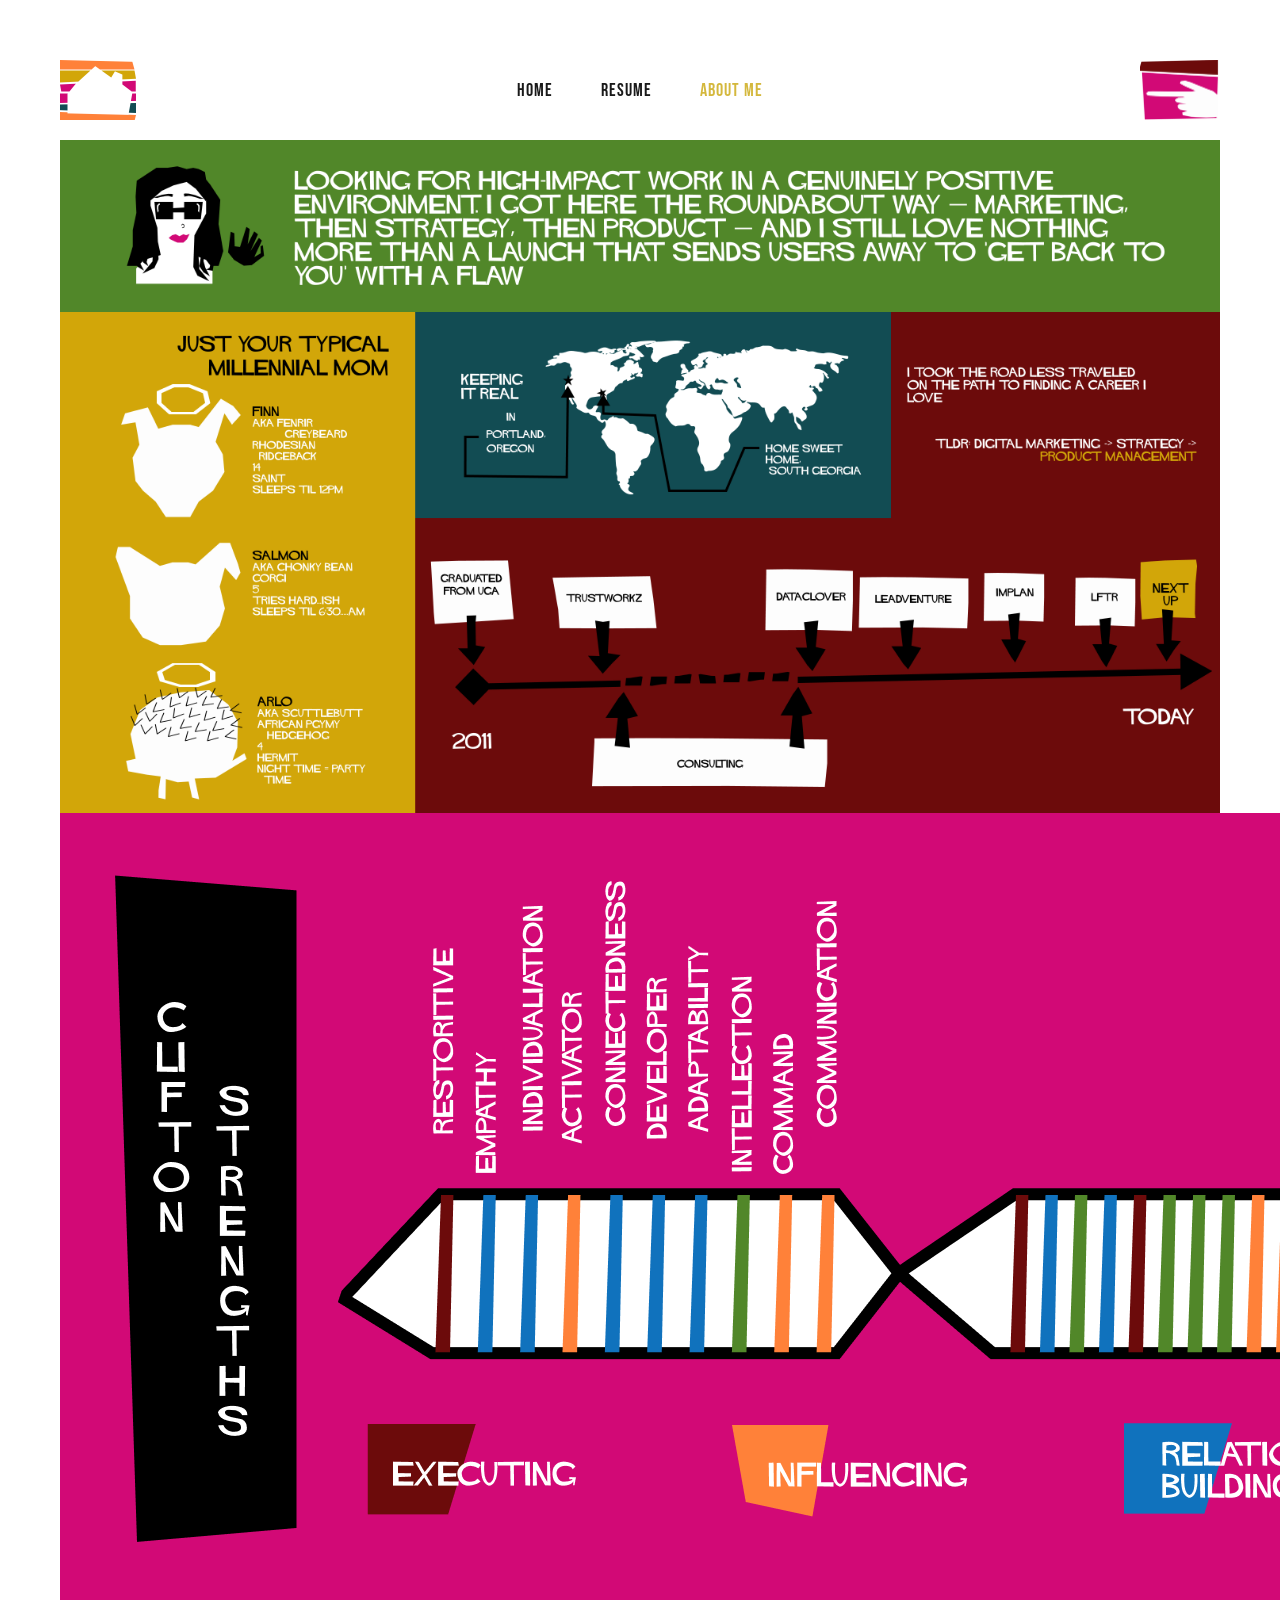
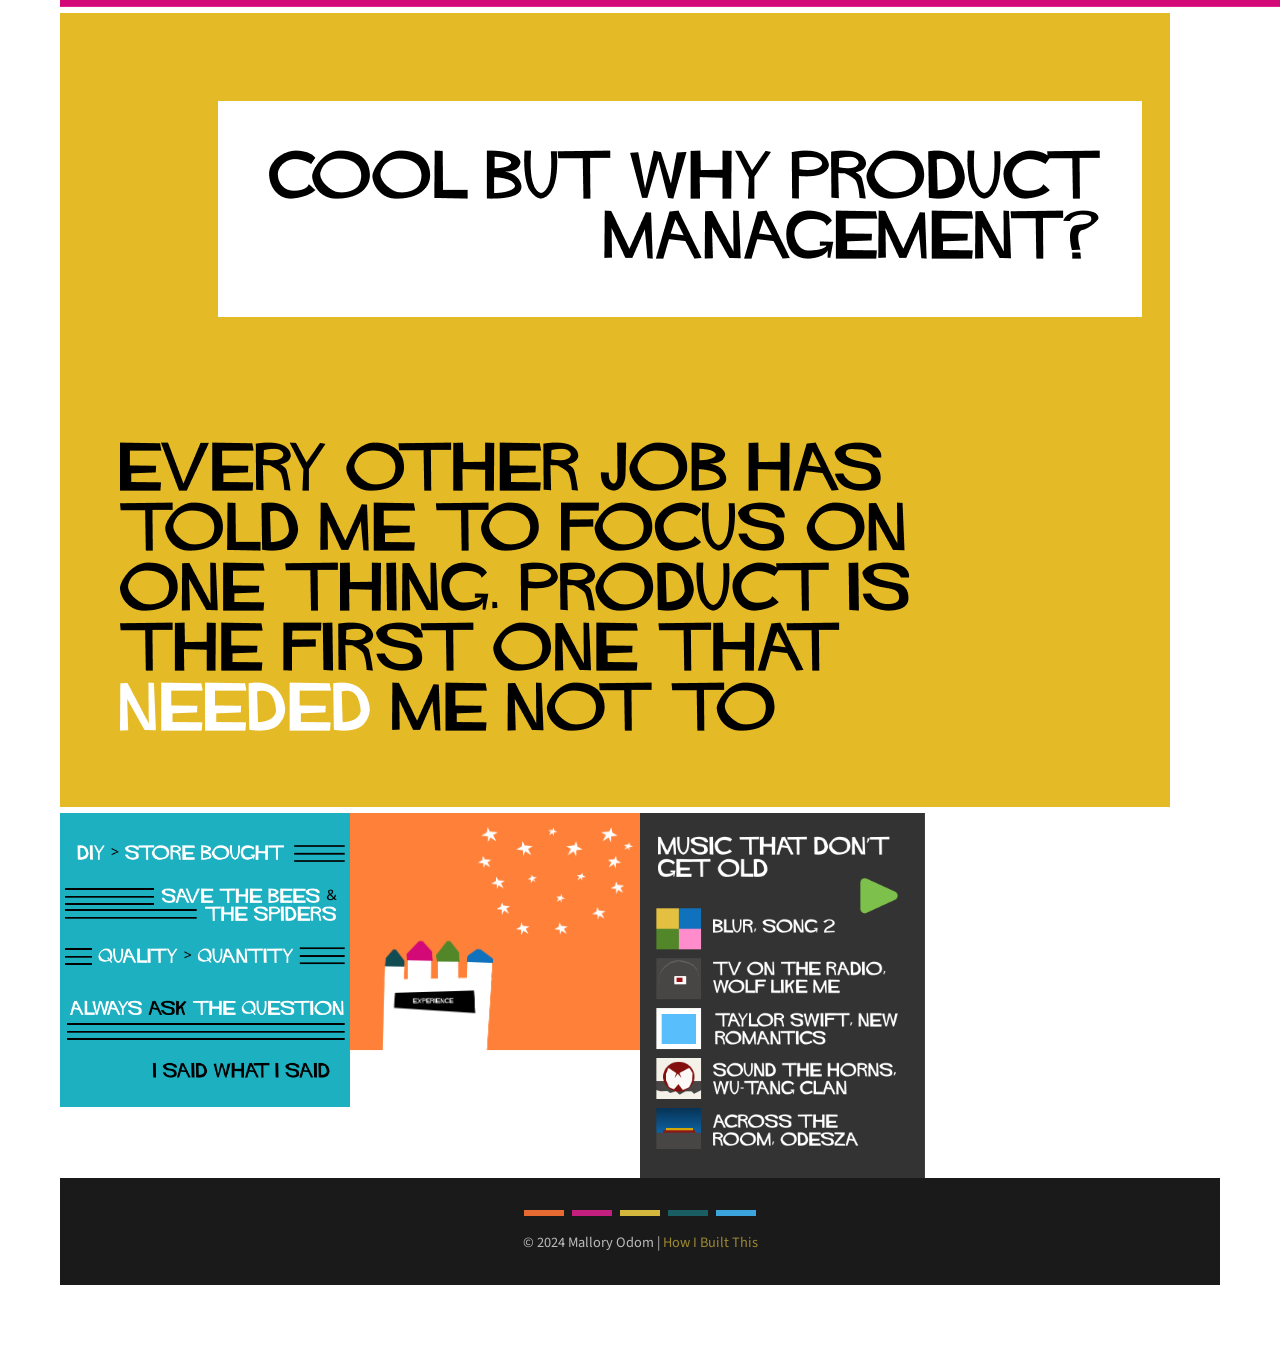
==== pages/aboutme.html @ 5d653951 "Update aboutme.html" ====
<!DOCTYPE html>
<html lang="en">
<head>
    <meta charset="UTF-8">
    <meta name="viewport" content="width=device-width, initial-scale=1.0">
    <title>About Me | Mallory Odom</title>
    <!-- Fonts -->
    <link href="https://fonts.googleapis.com/css2?family=Bebas+Neue&family=Source+Sans+Pro:wght@400;600;700&display=swap" rel="stylesheet">
    <!-- Styles -->
    <link rel="stylesheet" href="../styles.css">
</head>
<body>
    <!-- ROW 1: Home + Nav + Back -->
    <div class="row-1">
        <a href="../index.html" class="img-block clickable">
            <img src="../images/row1-home.png" class="default" alt="Home">
            <img src="../images/row1-home-hover.png" class="hover" alt="Home">
        </a>
        <nav>
            <ul class="nav-links">
                <li><a href="../index.html">HOME</a></li>
                <li><a href="resume.html">RESUME</a></li>
                <li><a href="aboutme.html" class="active">ABOUT ME</a></li>
            </ul>
        </nav>
        <a href="javascript:history.back()" class="img-block clickable">
            <img src="../images/row1-back.png" class="default" alt="Back">
            <img src="../images/row1-back-hover.png" class="hover" alt="Back">
        </a>
    </div>

  <!-- ABOUT BANNER 1: Intro -->
<div class="about-banner">
    <img src="../images/row_1-AM.png" alt="Looking for high-impact work in a genuinely positive environment">
</div>

<!-- ABOUT BANNER 2: Millennial mom, map, career path -->
<div class="about-banner">
    <img src="../images/row_2-AM.png" alt="Just your typical millennial mom, keeping it real in Portland Oregon, career timeline">
</div>

<!-- ABOUT ROW: Strengths + Why PM (2 columns) -->
<div class="about-strengths-row">
    <img src="../images/row_3-1-AM.png" alt="Clifton Strengths">
    <img src="../images/row_3-2-AM.png" alt="Cool but why product management">
</div>

<!-- ABOUT ROW: DIY / Experience / Music (3 columns) -->
<div class="about-cards">
    <img src="../images/row_4-1-AM.png" alt="DIY greater than store bought">
    <a href="experience.html" class="img-block clickable">
        <img src="../images/row_4-2-AM.png" class="default" alt="Experience">
        <img src="../images/row_4-2-hover-AM.png" class="hover" alt="Experience">
    </a>
    <img src="../images/row_4-_3-AM.png" alt="Music that don't get old">
</div>
    <!-- FOOTER -->
    <footer>
        <div class="footer-stripes">
            <div class="stripe s1"></div>
            <div class="stripe s2"></div>
            <div class="stripe s3"></div>
            <div class="stripe s4"></div>
            <div class="stripe s5"></div>
        </div>
        <p>© 2024 Mallory Odom | <a href="how-i-built-this.html">How I Built This</a></p>
    </footer>

    <!-- Scripts -->
    <script src="../app.js"></script>
</body>
</html>
---- styles.css ----
/* ============================================
   RESET & BASE
   ============================================ */
* {
    margin: 0;
    padding: 0;
    box-sizing: border-box;
}

body {
    font-family: 'Source Sans Pro', sans-serif;
    background: #FFFFFF;
    padding: 60px;
}

/* ============================================
   ROW 1: Home + Nav + Back
   ============================================ */
.row-1 {
    display: grid;
    grid-template-columns: 80px 1fr 80px;
    height: 60px;
    background: transparent;
    overflow: visible;
    margin-bottom: 20px;
    position: relative;
    z-index: 100;
}

.row-1 > .img-block {
    width: 80px;
    height: 60px;
    overflow: visible;
    position: static;
}

.row-1 > .img-block .default {
    width: 100%;
    height: 100%;
    object-fit: cover;
}

.row-1 > .img-block:first-child .hover {
    position: absolute;
    top: 0;
    left: 0;
    width: 100%;
    height: 100%;
    object-fit: cover;
    pointer-events: none;
    z-index: 1;
}

.row-1 > .img-block:last-child {
    overflow: hidden;
    position: relative;
}

/* ============================================
   NAVIGATION
   ============================================ */
nav {
    display: flex;
    align-items: center;
    justify-content: center;
}

.nav-links {
    display: flex;
    gap: 2rem;
    list-style: none;
    margin: 0;
    padding: 0;
}

.nav-links > li {
    position: relative;
}

.nav-links > li > a {
    font-family: 'Bebas Neue', sans-serif;
    font-size: 1.1rem;
    color: #1A1A1A;
    text-decoration: none;
    letter-spacing: 1px;
    padding: 0.5rem;
    display: block;
    transition: color 0.3s;
}

.nav-links > li > a:hover {
    color: #D4B83D;
}

.nav-links > li > a.active {
    color: #D4B83D;
}

/* ============================================
   DROPDOWN MENU
   ============================================ */
.dropdown {
    position: relative;
}

.dropdown-menu {
    display: none;
    position: absolute;
    top: 100%;
    left: 50%;
    transform: translateX(-50%);
    background-color: #FFFFFF;
    list-style: none;
    margin: 0;
    padding: 0;
    min-width: 160px;
    z-index: 1000;
    border-top: 3px solid #D4B83D;
    box-shadow: 0 4px 12px rgba(0, 0, 0, 0.15);
}

.dropdown-menu li {
    margin: 0;
    padding: 0;
    list-style: none;
}

.dropdown-menu li a {
    display: block;
    padding: 12px 20px;
    font-family: 'Bebas Neue', sans-serif;
    font-size: 1rem;
    color: #1A1A1A;
    text-decoration: none;
    text-align: center;
    white-space: nowrap;
    background-color: #FFFFFF;
}

.dropdown-menu li a:hover {
    background-color: #F5F0E8;
    color: #D4B83D;
}

.dropdown:hover .dropdown-menu {
    display: block;
}

/* ============================================
   ROW 2: Tagline + Crayons
   ============================================ */
.row-2 {
    line-height: 0;
}

.row-2 .img-block {
    width: 100%;
}

.row-2 .img-block img {
    width: 100%;
    height: auto;
    display: block;
}

/* ============================================
   ROW 3: Click Here
   ============================================ */
.row-3 {
    display: grid;
    grid-template-columns: 1fr 3fr;
}

.row-3 .img-block img {
    width: 100%;
    height: 100%;
    object-fit: cover;
}

/* ============================================
   ROW 4: Sky
   ============================================ */
.row-4 {
    line-height: 0;
}

.row-4 .img-block {
    width: 100%;
    height: auto;
}

.row-4 .img-block img {
    width: 100%;
    height: auto;
    display: block;
}

.row-4 .img-block .hover {
    position: absolute;
    top: 0;
    left: 0;
    width: 100%;
    height: 100%;
    opacity: 0;
    transition: opacity 0.3s;
}

/* ============================================
   ROW 5: Category Cards
   ============================================ */
.row-5 {
    display: flex;
    align-items: stretch;
    justify-content: space-between;
}

.row-5 .img-block {
    height: 280px;
    flex-shrink: 0;
}

.row-5 .img-block img {
    height: 100%;
    width: auto;
    object-fit: contain;
    display: block;
}

.row-5 .img-block .hover {
    position: absolute;
    top: 0;
    left: 0;
    width: 100%;
    height: 100%;
    opacity: 0;
    transition: opacity 0.3s;
}

/* ============================================
   ROW 6: Blank Spacer
   ============================================ */
.row-6 {
    height: 50px;
    background: #FFFFFF;
}

/* ============================================
   ABOUT ME PAGE - FULL BANNERS + CARD GRID
   ============================================ */
.about-banner {
    line-height: 0;
    width: 100%;
}

.about-banner img {
    width: 100%;
    height: auto;
    display: block;
}

.about-cards {
    display: grid;
    grid-template-columns: repeat(4, 1fr);
}

.about-cards img,
.about-cards .img-block {
    width: 100%;
    height: auto;
    display: block;
}

/* ============================================
   IMAGE BLOCKS
   ============================================ */
.img-block {
    position: relative;
    overflow: hidden;
    display: block;
    line-height: 0;
}

.img-block img {
    width: 100%;
    height: auto;
    display: block;
}

.img-block .hover {
    position: absolute;
    top: 0;
    left: 0;
    width: 100%;
    height: 100%;
    opacity: 0;
    transition: opacity 0.3s;
}

.img-block:hover .default {
    opacity: 0;
}

.img-block:hover .hover {
    opacity: 1;
}

.clickable {
    cursor: pointer;
}

/* ============================================
   FULL PAGE IMAGE (for subpages)
   ============================================ */
.page-image {
    width: 100%;
}

.page-image img {
    width: 100%;
    display: block;
}

/* ============================================
   FOOTER
   ============================================ */
footer {
    background: #1A1A1A;
    padding: 2rem;
    text-align: center;
}

.footer-stripes {
    display: flex;
    justify-content: center;
    gap: 8px;
    margin-bottom: 1rem;
}

.stripe {
    width: 40px;
    height: 6px;
}

.s1 { background: #E86A33; }
.s2 { background: #C41E7F; }
.s3 { background: #D4B83D; }
.s4 { background: #1A5E63; }
.s5 { background: #3BA4DC; }

footer p {
    color: white;
    opacity: 0.7;
    font-size: 0.9rem;
}

footer a {
    color: #D4B83D;
    text-decoration: none;
}

footer a:hover {
    text-decoration: underline;
}

/* ============================================
   RESUME PAGE
   ============================================ */
.resume-page {
    position: relative;
    width: 100%;
    padding: 40px 0;
    background-image: url('images/resume-background.png');
    background-size: 100% 100%;
    background-position: top center;
    background-repeat: no-repeat;
}

.resume-content {
    position: relative;
    z-index: 1;
    max-width: 800px;
    margin: 0 auto;
    padding: 40px;
    background: #FFFFFF;
    box-shadow: 0 4px 20px rgba(0, 0, 0, 0.15);
}

.resume-section {
    line-height: 0;
    display: block;
}

.resume-section img {
    width: 100%;
    height: auto;
    display: block;
}

.resume-link {
    position: relative;
    display: block;
    cursor: pointer;
    overflow: hidden;
}

.resume-link .default {
    width: 100%;
    height: auto;
    display: block;
    transition: opacity 0.3s ease;
}

.resume-link .hover {
    position: absolute;
    top: 0;
    left: 0;
    width: 100%;
    height: 100%;
    object-fit: cover;
    opacity: 0;
    transition: opacity 0.3s ease;
}

.resume-link:hover .default {
    opacity: 0;
}

.resume-link:hover .hover {
    opacity: 1;
}

/* ============================================
   RESUME GRID ROWS
   ============================================ */
.resume-grid-item {
    position: relative;
    display: block;
    overflow: hidden;
    line-height: 0;
}

.resume-grid-item img {
    width: 100%;
    height: 100%;
    object-fit: cover;
    display: block;
}

.resume-grid-item .hover {
    position: absolute;
    top: 0;
    left: 0;
    width: 100%;
    height: 100%;
    opacity: 0;
    transition: opacity 0.3s ease;
}

.resume-grid-item:hover .default {
    opacity: 0;
}

.resume-grid-item:hover .hover {
    opacity: 1;
}

/* ============================================
   CASE STUDY PAGES
   ============================================ */
.case-study-section {
    line-height: 0;
    width: 100%;
    max-width: 1100px;
    margin: 0 auto;
    padding: 0;
    box-sizing: border-box;
    position: relative;
    display: block;
    overflow: hidden;
}

.case-study-section > img.default {
    width: 100%;
    height: auto;
    display: block;
}

.case-study-section > img.hover {
    position: absolute;
    top: 0;
    left: 0;
    width: 100%;
    height: auto;
    opacity: 0;
    transition: opacity 0.3s ease;
}

.case-study-section:hover > img.default {
    opacity: 0;
}

.case-study-section:hover > img.hover {
    opacity: 1;
}

.case-study-section:last-of-type {
    padding-bottom: 60px;
}

/* ============================================
   PREVENT HORIZONTAL OVERFLOW
   ============================================ */
html, body {
    max-width: 100%;
    overflow-x: hidden;
}

/* ============================================
   TESTIMONIALS PAGE BACKGROUND
   ============================================ */
.testimonials-page {
    background-image: url('images/testimonials-background.png');
    background-size: 100% 100%;
    background-position: top center;
    background-repeat: no-repeat;
    width: 100%;
    padding-top: 60px;
}

/* ============================================
   TESTIMONIALS HEADER ROW
   ============================================ */
.testimonials-header {
    width: 100%;
    max-width: 1100px;
    margin: 0 auto 20px;
    line-height: 0;
}

.testimonials-header img {
    width: 100%;
    height: auto;
    display: block;
}
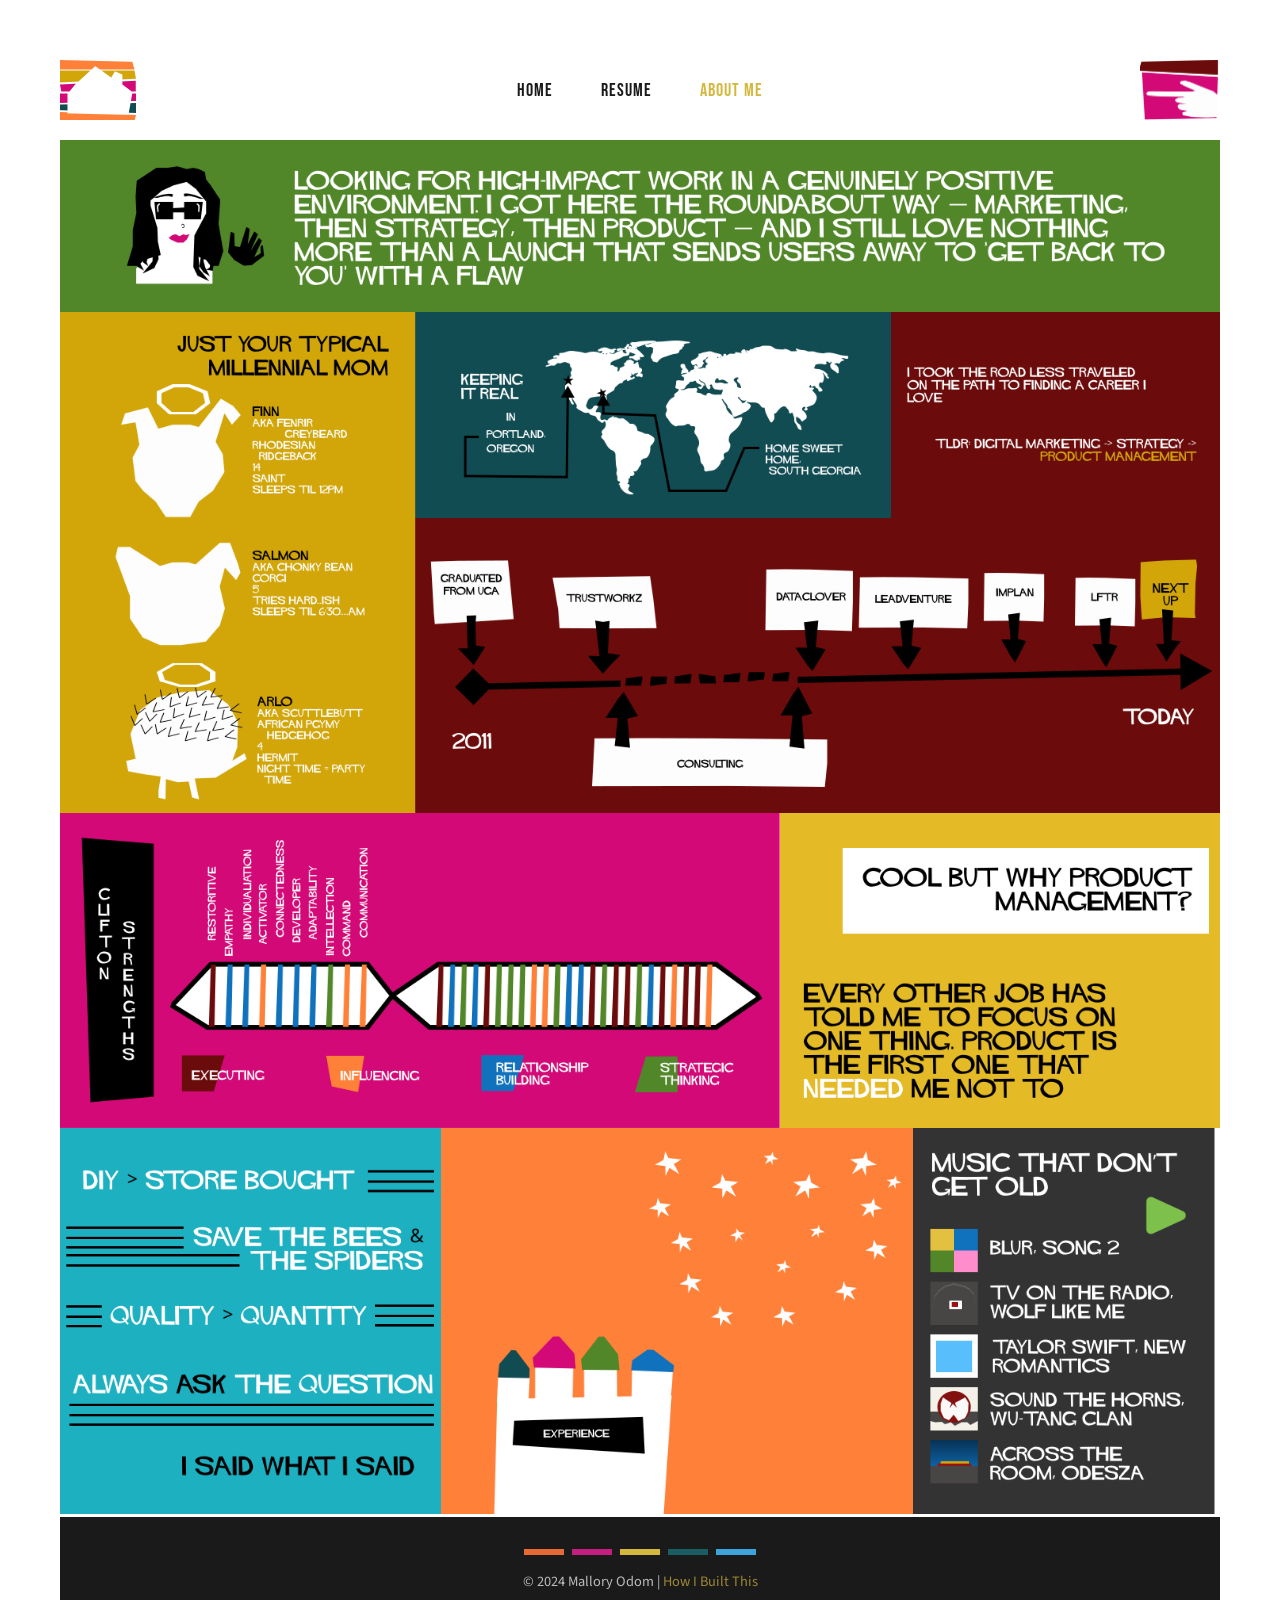
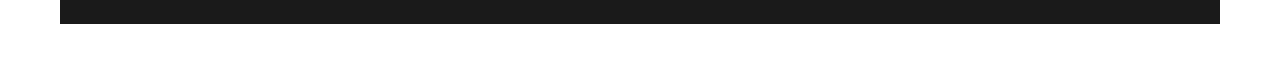
==== commit 5afc81cf: "Change link from experience.html to resume.html" ====
--- a/pages/aboutme.html
+++ b/pages/aboutme.html
@@ -48,10 +48,10 @@
 <!-- ABOUT ROW: DIY / Experience / Music (3 columns) -->
 <div class="about-cards">
     <img src="../images/row_4-1-AM.png" alt="DIY greater than store bought">
-    <a href="experience.html" class="img-block clickable">
-        <img src="../images/row_4-2-AM.png" class="default" alt="Experience">
-        <img src="../images/row_4-2-hover-AM.png" class="hover" alt="Experience">
-    </a>
+<a href="resume.html" class="img-block clickable">
+    <img src="../images/row_4-2-AM.png" class="default" alt="Experience">
+    <img src="../images/row_4-2-hover-AM.png" class="hover" alt="Experience">
+</a>
     <img src="../images/row_4-_3-AM.png" alt="Music that don't get old">
 </div>
     <!-- FOOTER -->
--- a/styles.css
+++ b/styles.css
@@ -258,9 +258,28 @@
     display: block;
 }
 
+.about-strengths-row {
+    display: grid;
+    grid-template-columns: 908.54fr 555fr;
+}
+
+.about-strengths-row > * {
+    min-width: 0;
+}
+
+.about-strengths-row img {
+    width: 100%;
+    height: auto;
+    display: block;
+}
+
 .about-cards {
     display: grid;
-    grid-template-columns: repeat(4, 1fr);
+    grid-template-columns: 484fr 599fr 389fr;
+}
+
+.about-cards > * {
+    min-width: 0;
 }
 
 .about-cards img,
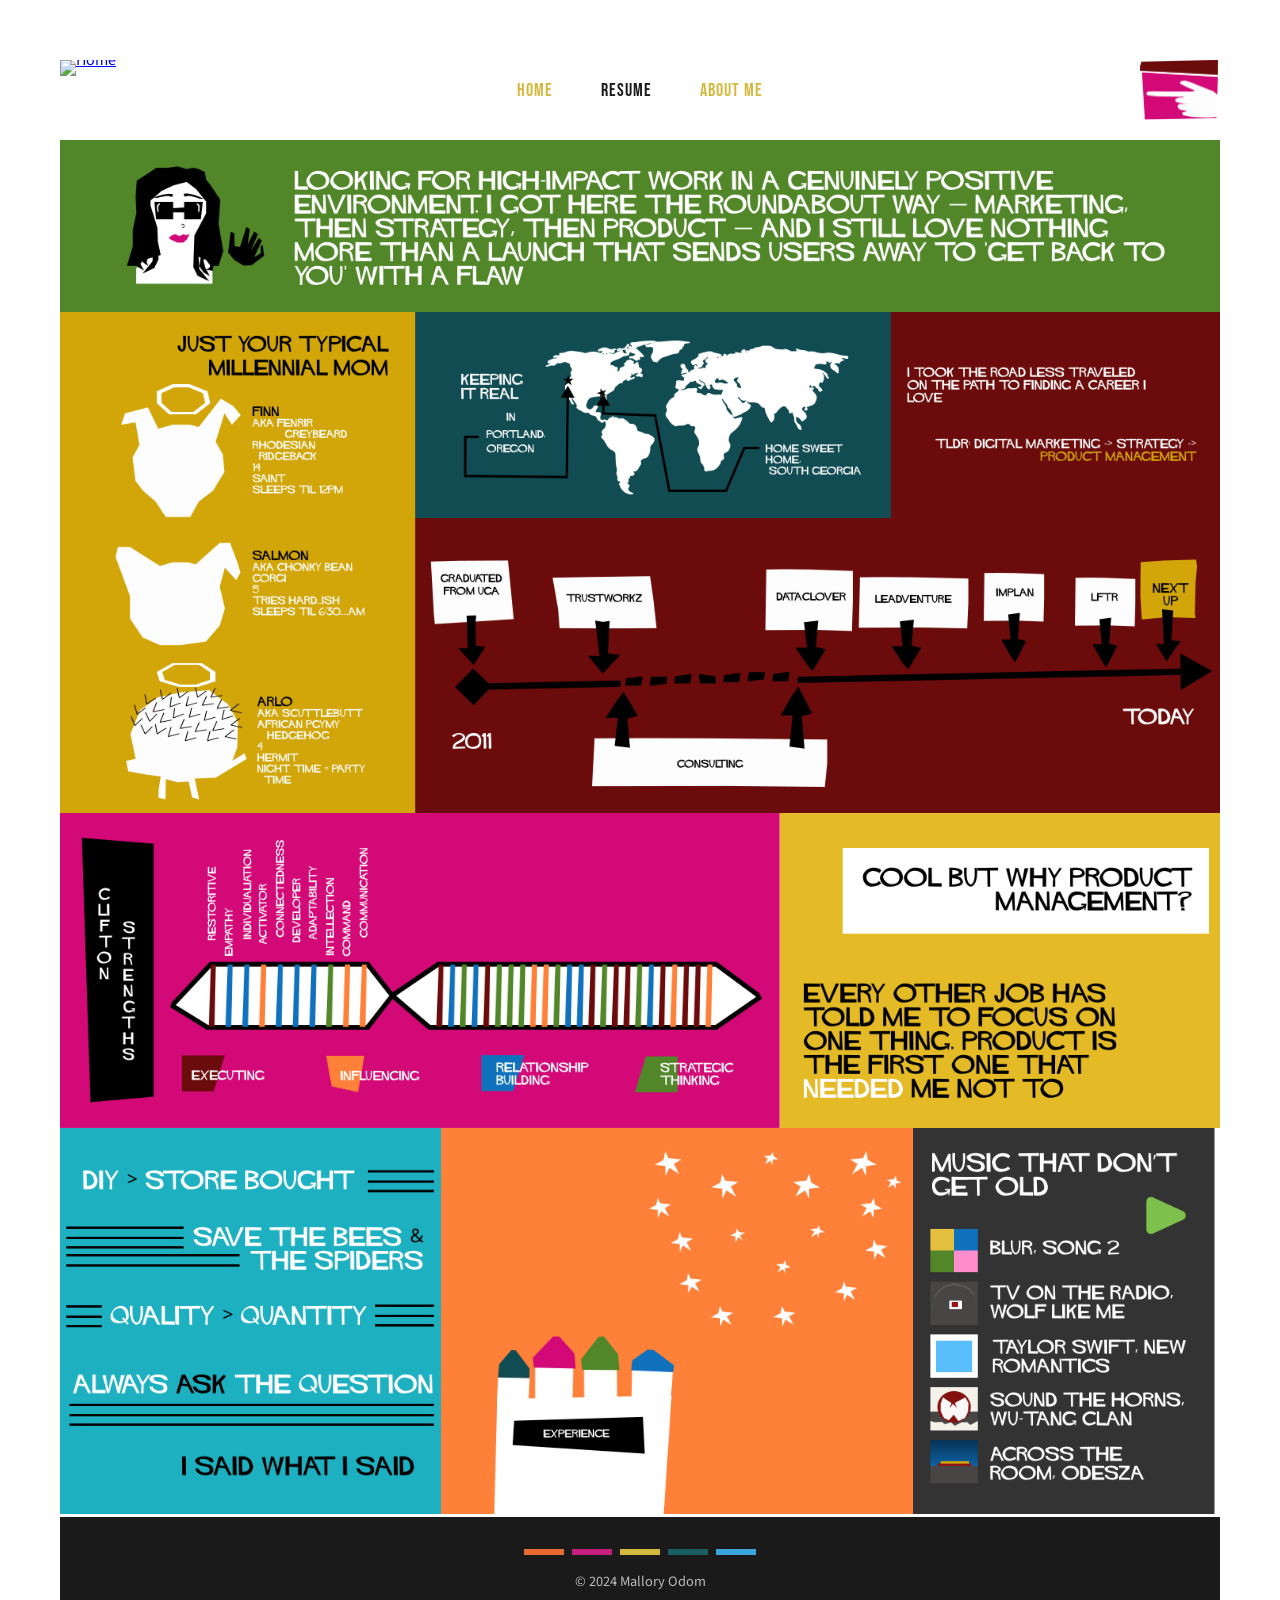
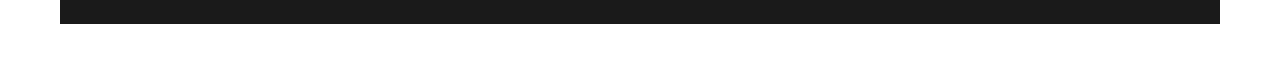
==== commit 7c9cd541: "Revise navigation and footer in aboutme.html Updated navigation links and footer content in aboutme." ====
--- a/pages/aboutme.html
+++ b/pages/aboutme.html
@@ -10,19 +10,18 @@
     <link rel="stylesheet" href="../styles.css">
 </head>
 <body>
-    <!-- ROW 1: Home + Nav + Back -->
+<!-- ROW 1: Home + Nav + Back -->
     <div class="row-1">
-        <a href="../index.html" class="img-block clickable">
-            <img src="../images/row1-home.png" class="default" alt="Home">
-            <img src="../images/row1-home-hover.png" class="hover" alt="Home">
-        </a>
-        <nav>
-            <ul class="nav-links">
-                <li><a href="../index.html">HOME</a></li>
-                <li><a href="resume.html">RESUME</a></li>
-                <li><a href="aboutme.html" class="active">ABOUT ME</a></li>
-            </ul>
-        </nav>
+     <a href="index.html" class="img-block clickable">
+    <img src="images/row1-home.png" class="default" alt="Home">
+</a>
+<nav>
+    <ul class="nav-links">
+        <li><a href="index.html" class="active">HOME</a></li>
+        <li><a href="pages/resume.html">RESUME</a></li>
+        <li><a href="pages/aboutme.html">ABOUT ME</a></li>
+    </ul>
+</nav>
         <a href="javascript:history.back()" class="img-block clickable">
             <img src="../images/row1-back.png" class="default" alt="Back">
             <img src="../images/row1-back-hover.png" class="hover" alt="Back">
@@ -63,7 +62,7 @@
             <div class="stripe s4"></div>
             <div class="stripe s5"></div>
         </div>
-        <p>© 2024 Mallory Odom | <a href="how-i-built-this.html">How I Built This</a></p>
+        <p>© 2024 Mallory Odom </p>
     </footer>
 
     <!-- Scripts -->
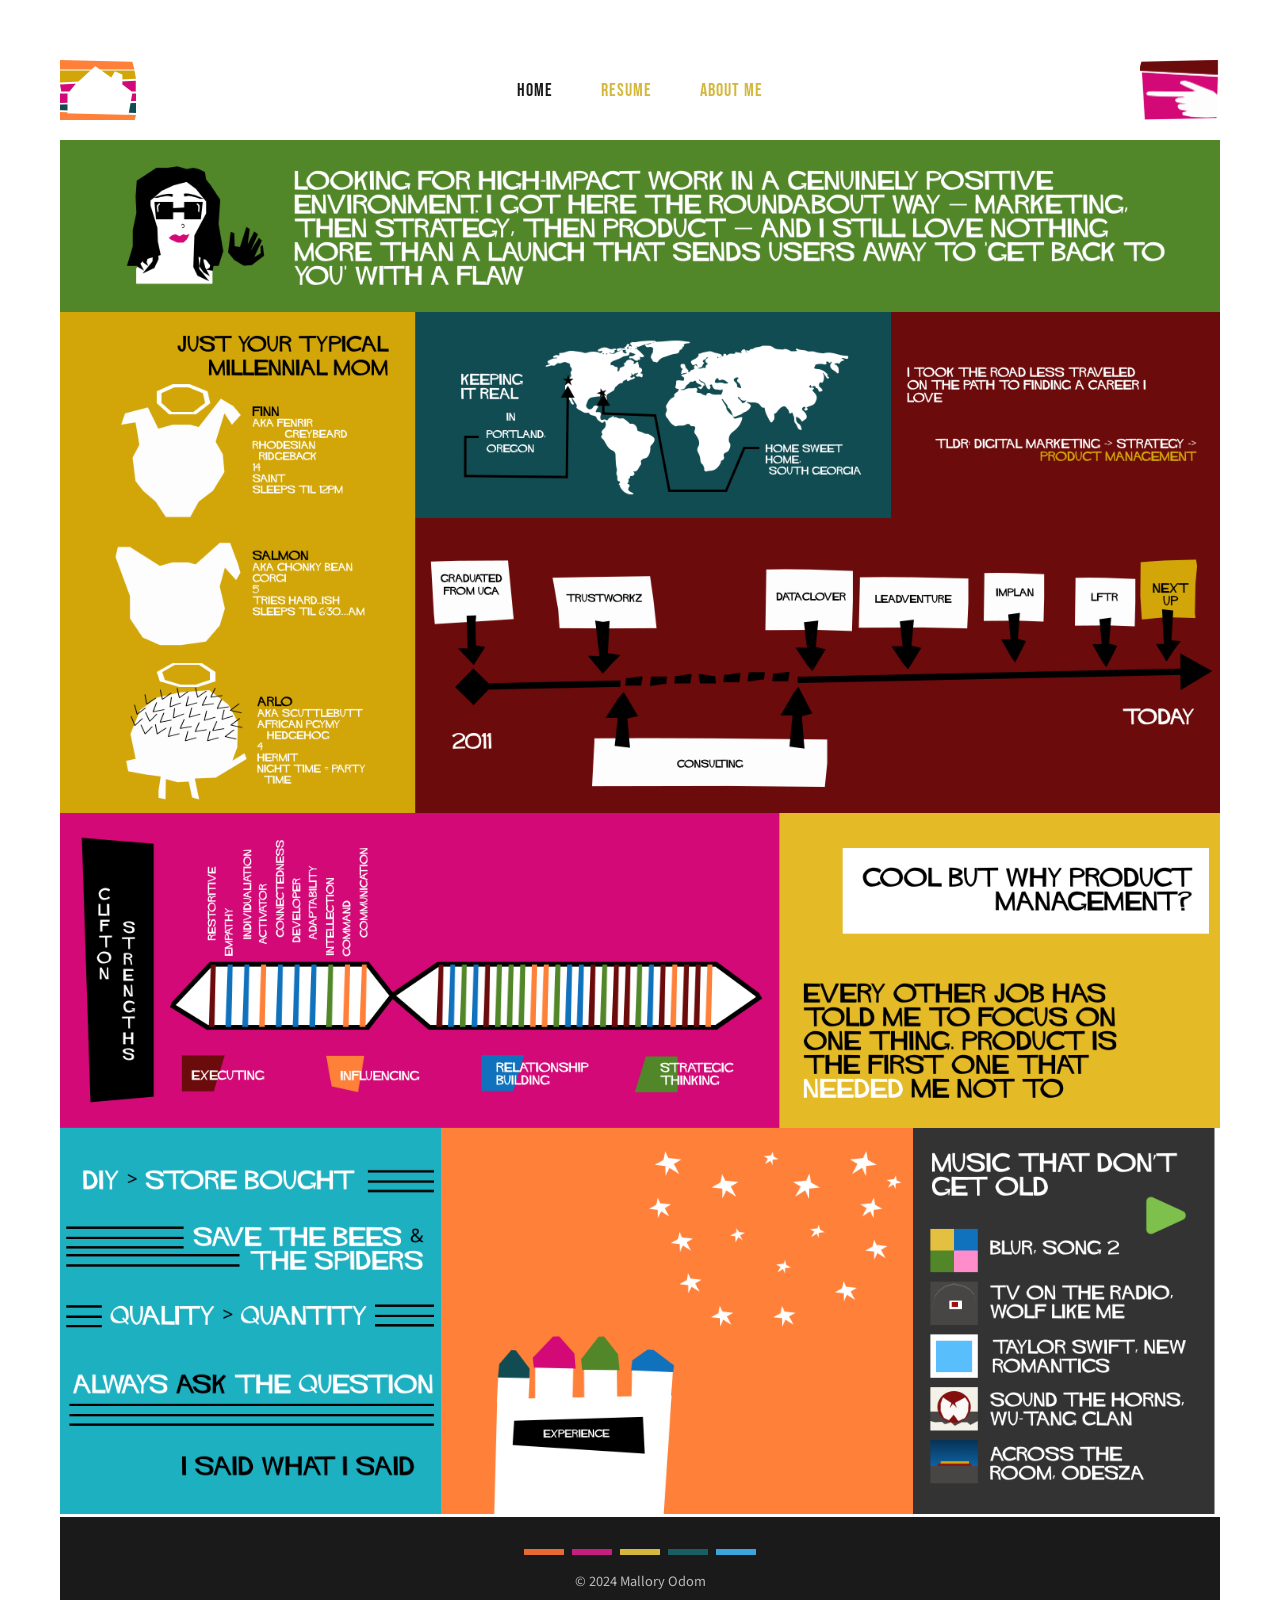
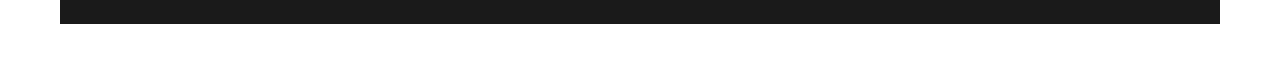
==== commit babff29a: "Update links to use relative paths in aboutme.html" ====
--- a/pages/aboutme.html
+++ b/pages/aboutme.html
@@ -12,16 +12,16 @@
 <body>
 <!-- ROW 1: Home + Nav + Back -->
     <div class="row-1">
-     <a href="index.html" class="img-block clickable">
-    <img src="images/row1-home.png" class="default" alt="Home">
-</a>
-<nav>
-    <ul class="nav-links">
-        <li><a href="index.html" class="active">HOME</a></li>
-        <li><a href="pages/resume.html">RESUME</a></li>
-        <li><a href="pages/aboutme.html">ABOUT ME</a></li>
-    </ul>
-</nav>
+        <a href="../index.html" class="img-block no-hover clickable">
+            <img src="../images/row1-home.png" class="default" alt="Home">
+        </a>
+        <nav>
+            <ul class="nav-links">
+                <li><a href="../index.html">HOME</a></li>
+                <li><a href="resume.html" class="active">RESUME</a></li>
+                <li><a href="aboutme.html">ABOUT ME</a></li>
+            </ul>
+        </nav>
         <a href="javascript:history.back()" class="img-block clickable">
             <img src="../images/row1-back.png" class="default" alt="Back">
             <img src="../images/row1-back-hover.png" class="hover" alt="Back">
--- a/styles.css
+++ b/styles.css
@@ -209,20 +209,17 @@
    ROW 5: Category Cards
    ============================================ */
 .row-5 {
-    display: flex;
-    align-items: stretch;
-    justify-content: space-between;
+    display: grid;
+    grid-template-columns: 420fr 420fr 320fr 280fr 260fr;
 }
 
 .row-5 .img-block {
-    height: 280px;
-    flex-shrink: 0;
+    min-width: 0;
 }
 
 .row-5 .img-block img {
-    height: 100%;
-    width: auto;
-    object-fit: contain;
+    width: 100%;
+    height: auto;
     display: block;
 }
 
@@ -561,3 +558,6 @@
     height: auto;
     display: block;
 }
+.no-hover:hover .default {
+    opacity: 1;
+}
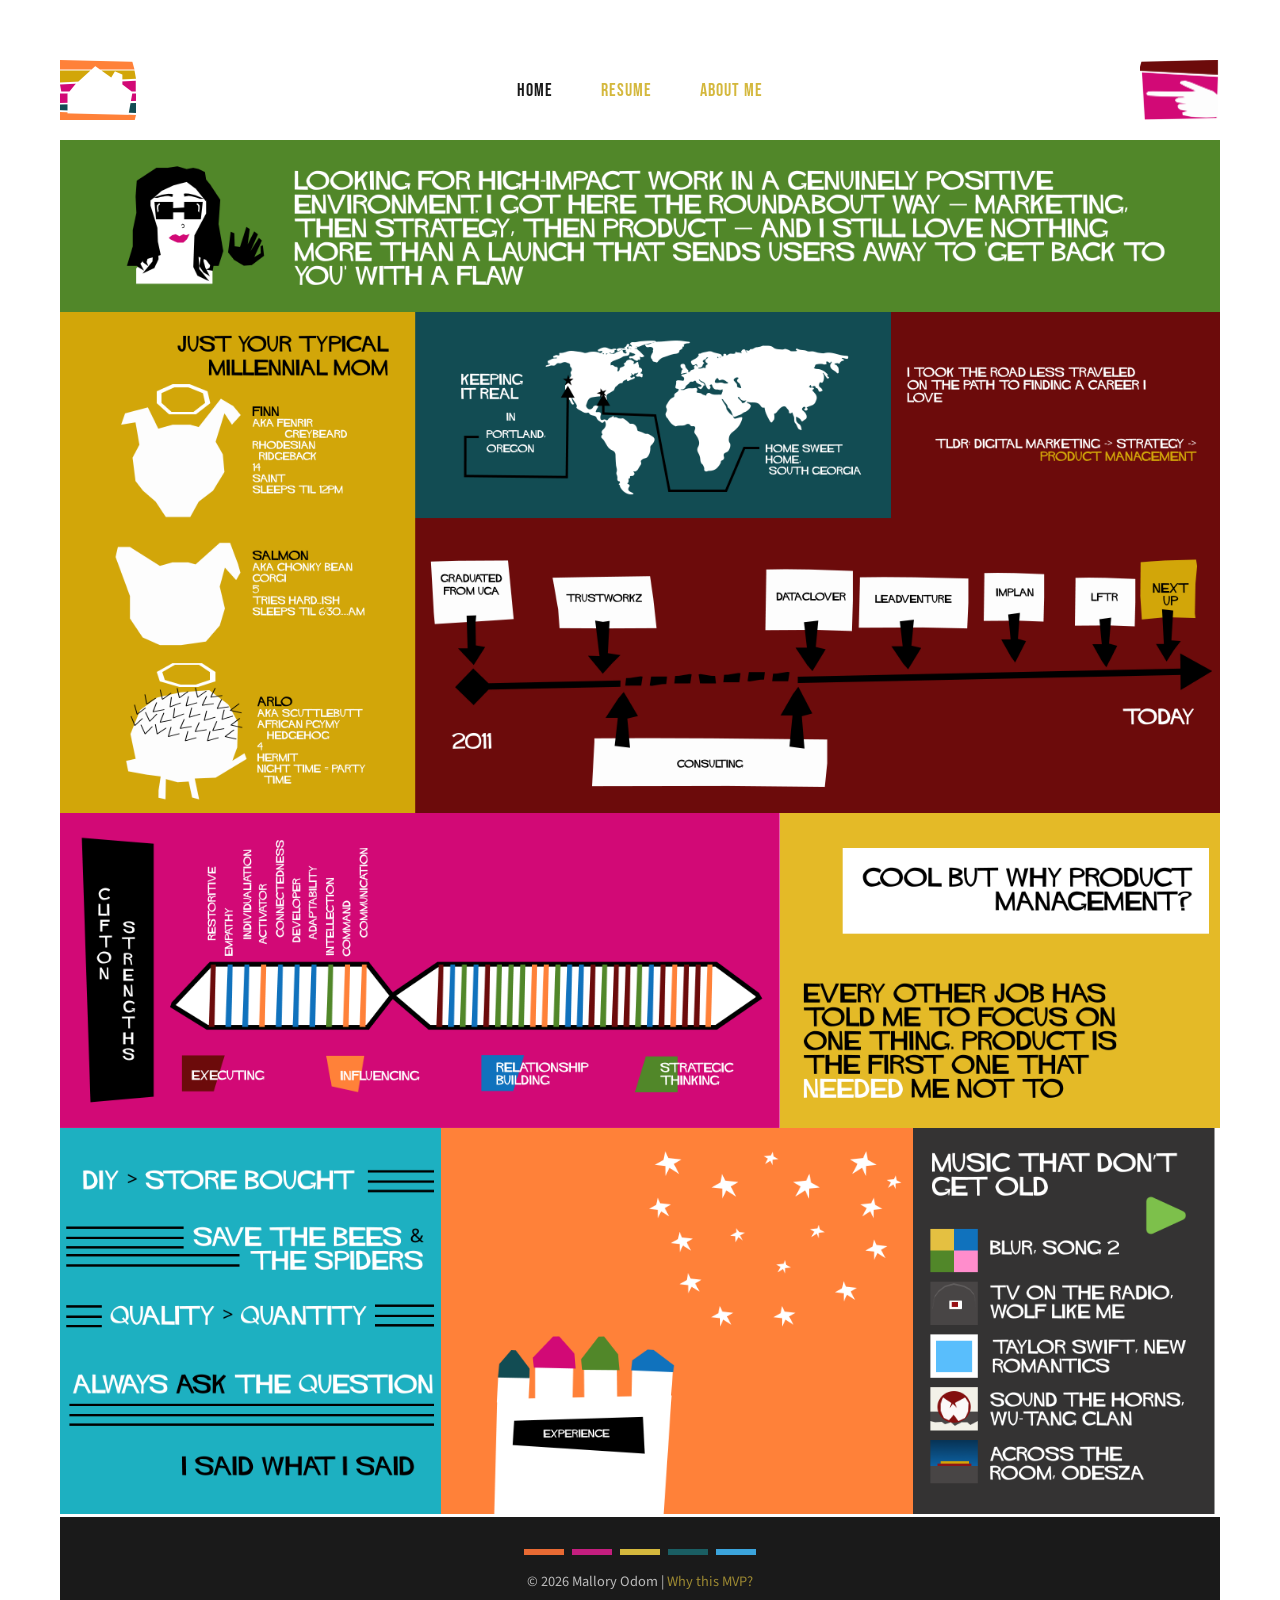
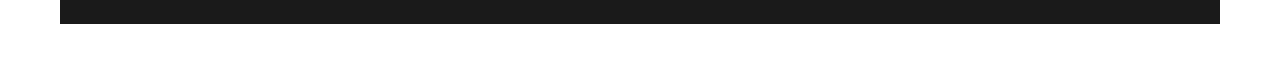
==== commit e2eb7886: "Update aboutme.html" ====
--- a/pages/aboutme.html
+++ b/pages/aboutme.html
@@ -53,17 +53,17 @@
 </a>
     <img src="../images/row_4-_3-AM.png" alt="Music that don't get old">
 </div>
-    <!-- FOOTER -->
-    <footer>
-        <div class="footer-stripes">
-            <div class="stripe s1"></div>
-            <div class="stripe s2"></div>
-            <div class="stripe s3"></div>
-            <div class="stripe s4"></div>
-            <div class="stripe s5"></div>
-        </div>
-        <p>© 2024 Mallory Odom </p>
-    </footer>
+<!-- FOOTER -->
+<footer>
+    <div class="footer-stripes">
+        <div class="stripe s1"></div>
+        <div class="stripe s2"></div>
+        <div class="stripe s3"></div>
+        <div class="stripe s4"></div>
+        <div class="stripe s5"></div>
+    </div>
+    <p>© 2026 Mallory Odom | <a href="pages/whythismvp.html">Why this MVP?</a></p>
+</footer>
 
     <!-- Scripts -->
     <script src="../app.js"></script>
--- a/styles.css
+++ b/styles.css
@@ -210,7 +210,8 @@
    ============================================ */
 .row-5 {
     display: grid;
-    grid-template-columns: 420fr 420fr 320fr 280fr 260fr;
+    grid-template-columns: 420fr 320fr 280fr 260fr;
+    gap: 0;
 }
 
 .row-5 .img-block {
@@ -561,3 +562,6 @@
 .no-hover:hover .default {
     opacity: 1;
 }
+.no-hover.resume-link:hover .default {
+    opacity: 1;
+}
